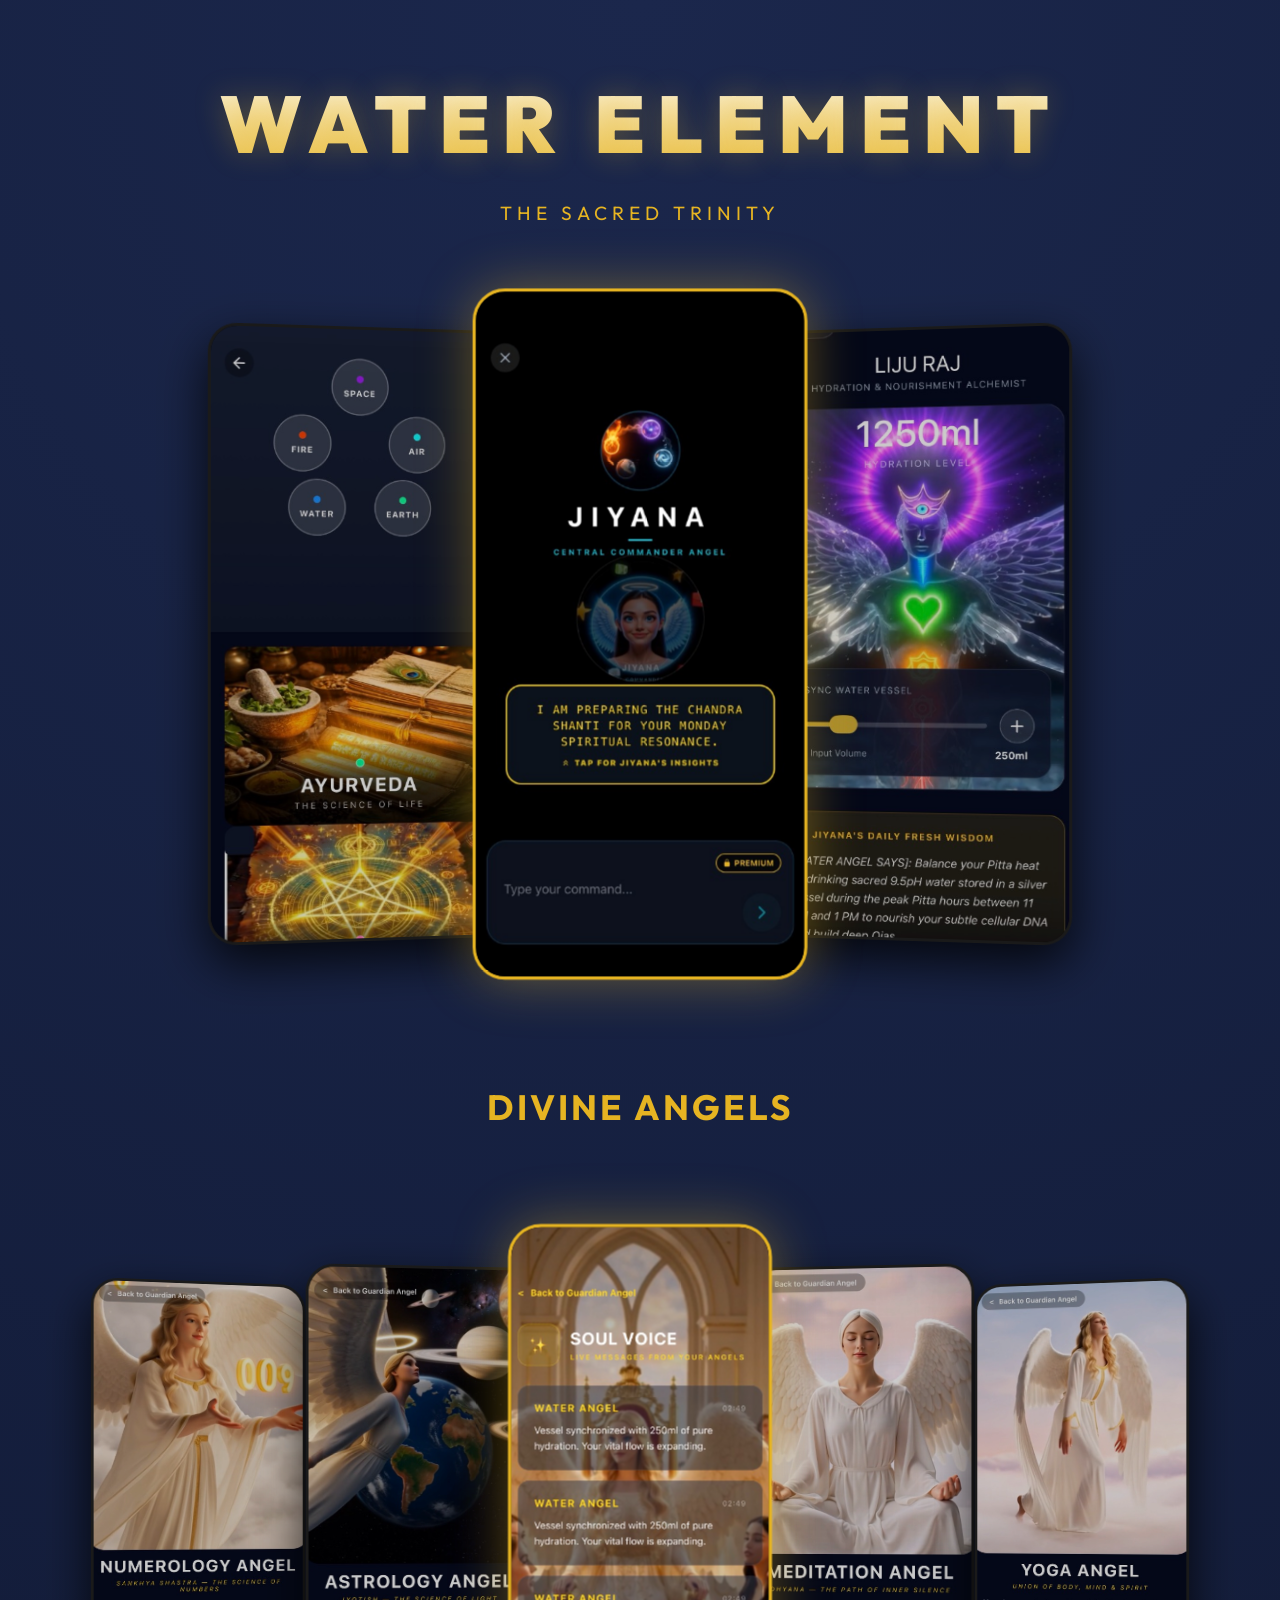
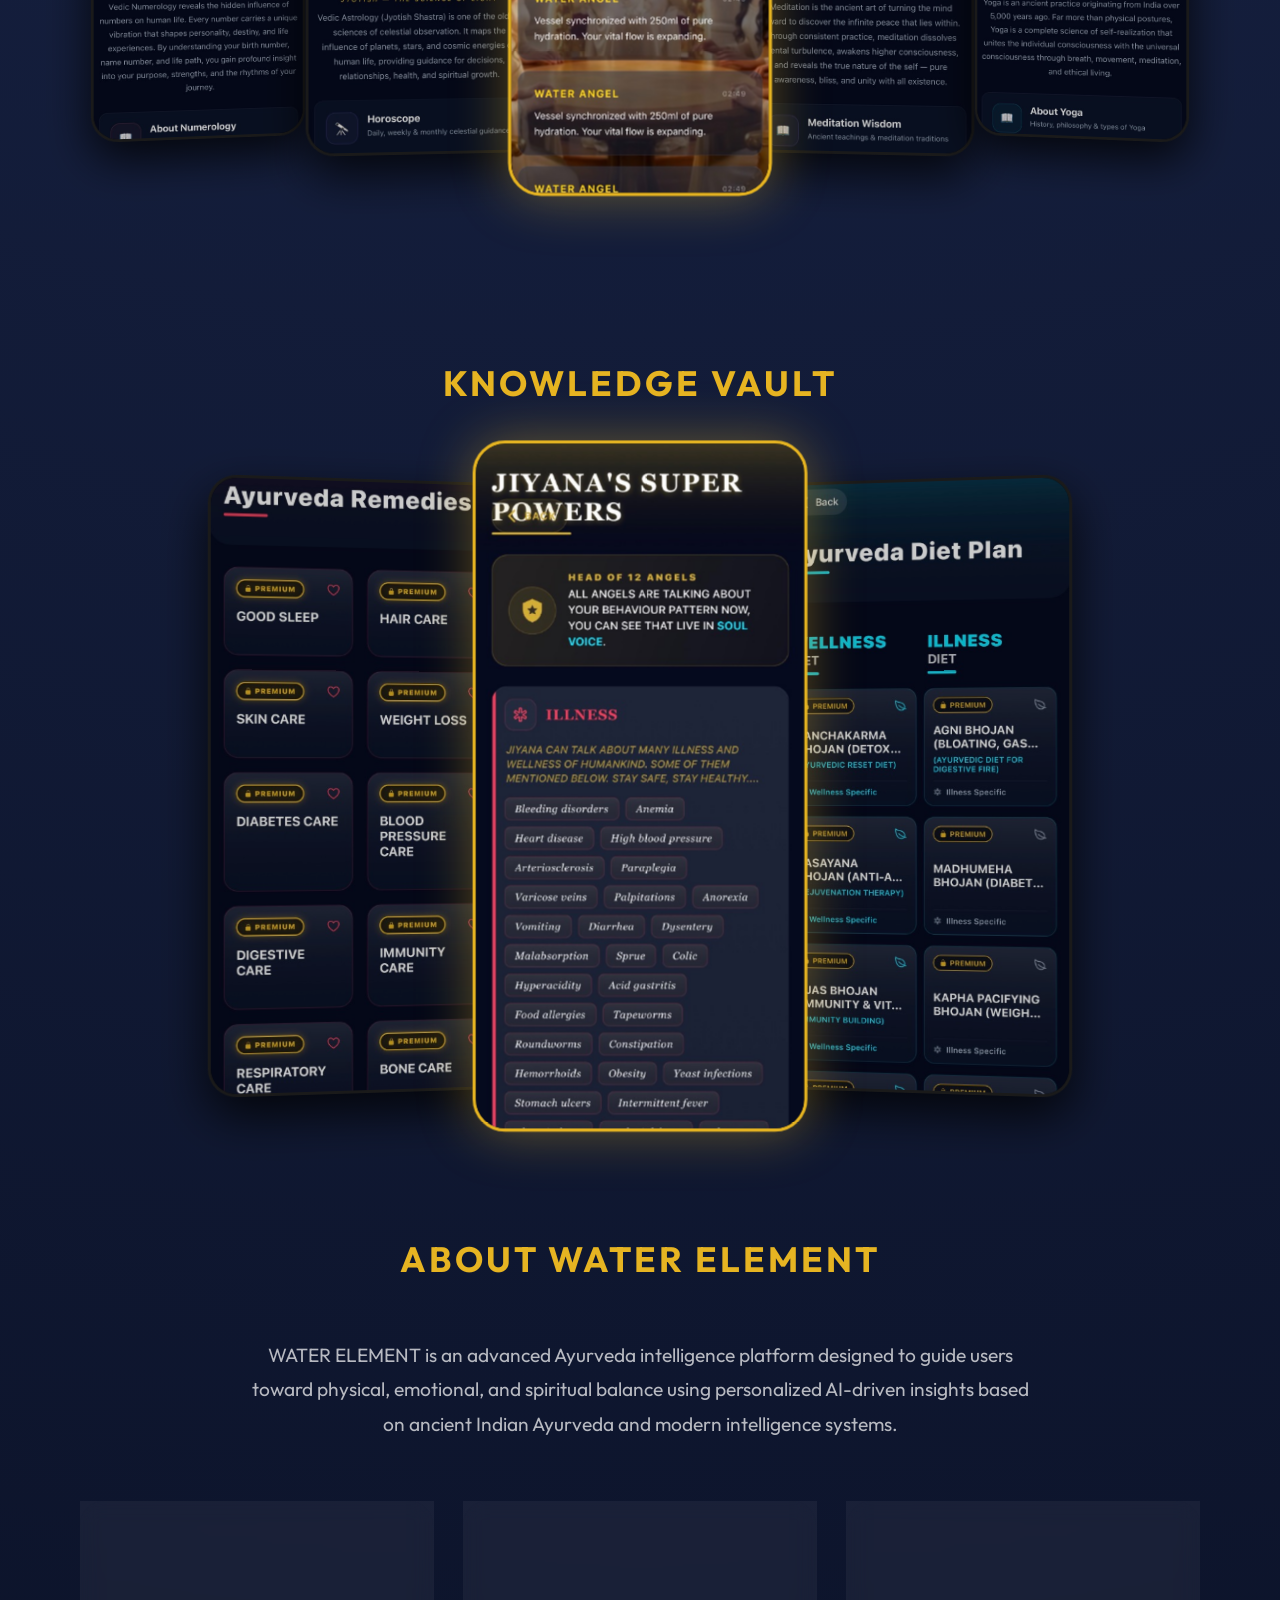
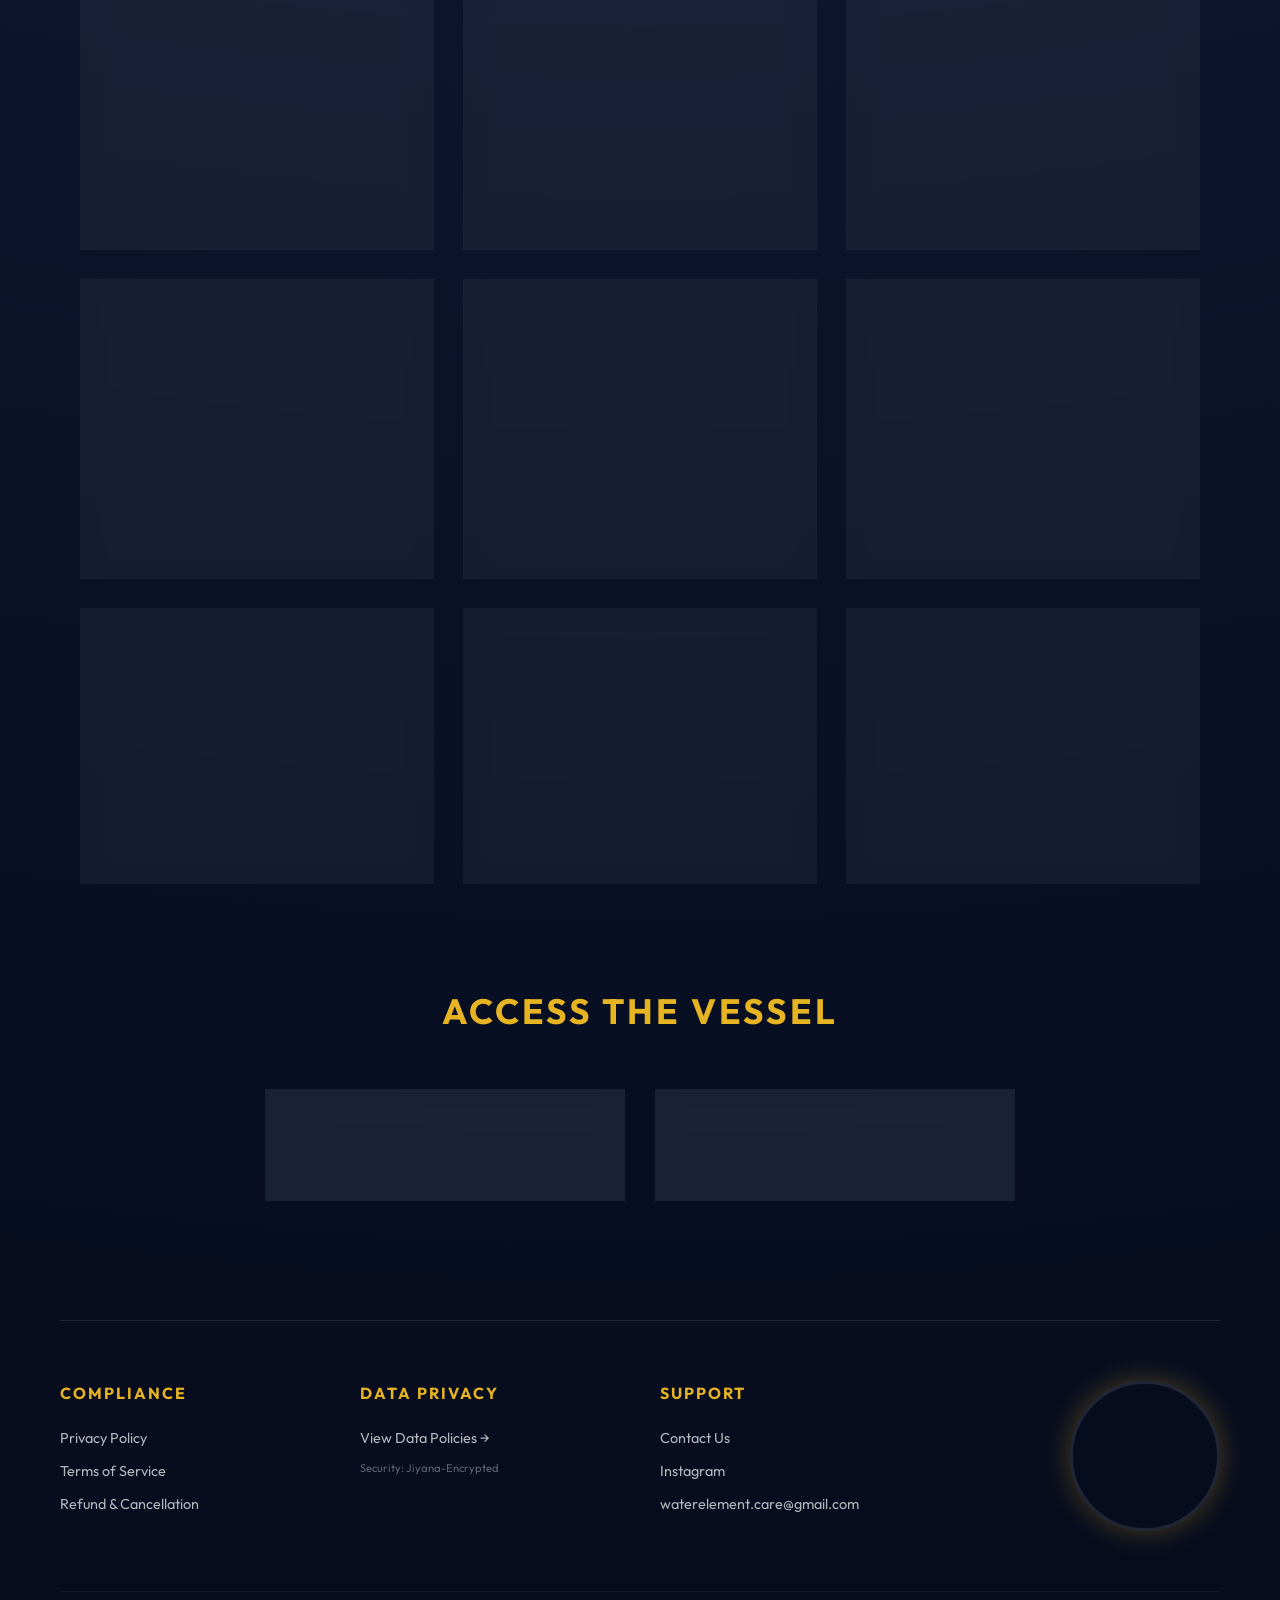
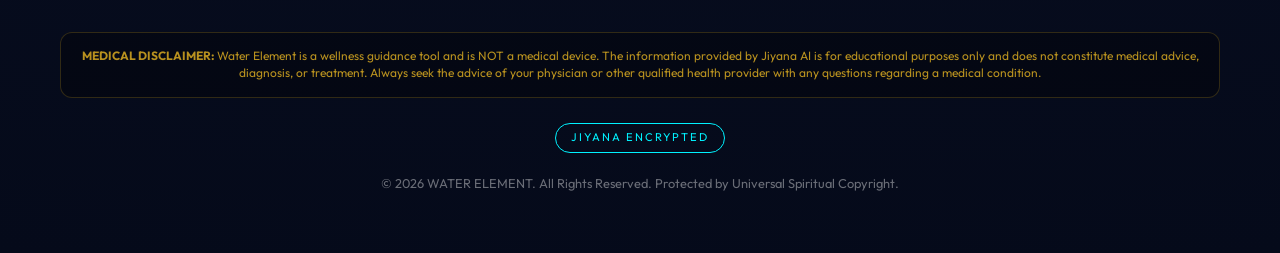
==== index.html @ 3f307df5 "first commit" ====
<!DOCTYPE html>
<html lang="en">
<head>
    <meta charset="UTF-8">
    <meta name="viewport" content="width=device-width, initial-scale=1.0">
    <title>Water Element | The Digital Vessel</title>
    <link rel="stylesheet" href="style.css">
    <link href="https://fonts.googleapis.com/css2?family=Outfit:wght@300;400;700;900&display=swap" rel="stylesheet">
</head>
<body>

    <div class="main-container">
        <!-- HEADER TITLE -->
        <header class="header">
            <h1 class="main-title">WATER ELEMENT</h1>
            <p class="subtitle">THE SACRED TRINITY</p>
        </header>

        <!-- ROW 1: THE SACRED TRINITY (3 Screenshots - Interactive Cluster) -->
        <section class="section row-trinity">
            <div class="screenshot-cluster trinity-cluster">
                <div class="cluster-item"><img src="assets/TRINITY_1.png" alt="Trinity 1"></div>
                <div class="cluster-item"><img src="assets/TRINITY_2.png" alt="Jiyana Central Commander"></div>
                <div class="cluster-item"><img src="assets/TRINITY_3.png" alt="Trinity 3"></div>
            </div>
        </section>

        <!-- ROW 2: DIVINE ANGELS (5 Screenshots - Interactive Cluster) -->
        <section class="section row-angels">
            <h2 class="section-title">DIVINE ANGELS</h2>
            <div class="screenshot-cluster">
                <div class="cluster-item"><img src="assets/ANGEL_1.png" alt="Angel 1"></div>
                <div class="cluster-item"><img src="assets/ANGEL_2.png" alt="Angel 2"></div>
                <div class="cluster-item highlight"><img src="assets/ANGEL_3.png" alt="Angel 3 (Focus)"></div>
                <div class="cluster-item"><img src="assets/ANGEL_4.png" alt="Angel 4"></div>
                <div class="cluster-item"><img src="assets/ANGEL_5.png" alt="Angel 5"></div>
            </div>
        </section>

        <!-- ROW 3: KNOWLEDGE VAULT (3 Screenshots - Interactive Cluster) -->
        <section class="section row-vault">
            <h2 class="section-title">KNOWLEDGE VAULT</h2>
            <div class="screenshot-cluster vault-cluster">
                <div class="cluster-item"><img src="assets/VAULT_1.png" alt="Vault 1"></div>
                <div class="cluster-item"><img src="assets/VAULT_2.png" alt="Jiyana Super Powers"></div>
                <div class="cluster-item"><img src="assets/VAULT_3.png" alt="Vault 3"></div>
            </div>
        </section>

        <!-- ABOUT & FEATURES -->
        <section class="section about-section">
            <h2 class="section-title text-gold">ABOUT WATER ELEMENT</h2>
            <div class="about-narrative">
                <p>WATER ELEMENT is an advanced Ayurveda intelligence platform designed to guide users toward physical, emotional, and spiritual balance using personalized AI-driven insights based on ancient Indian Ayurveda and modern intelligence systems.</p>
            </div>

            <div class="feature-grid">
                <div class="feature-card">
                    <h3>UNLIMITED JIYANA INTERACTION</h3>
                    <p>Users can access continuous conversation with JIYANA an intelligent AI Assistant, provides deep personalized knowledge about across more than 600 illness based on Ayurveda, diet plans, Ayurveda remedies, knowledge about health, wellness, lifestyle, spirituality without daily restriction.</p>
                </div>
                <div class="feature-card">
                    <h3>SOUL VOICE AI SYSTEM</h3>
                    <p>A unique system where twelve specialized AI agents communicate internally analyzing the user from multiple dimensions including Ayurveda astrology numerology and behavior patterns to generate highly accurate guidance.</p>
                </div>
                <div class="feature-card">
                    <h3>DAILY AI GUIDANCE SYSTEM</h3>
                    <p>Every day users receive ten precise AI generated tips across powerful domains including Ayurveda five elements yoga meditation astrology numerology and vastu ensuring continuous life optimization.</p>
                </div>
                <div class="feature-card">
                    <h3>FIVE ELEMENT BALANCING</h3>
                    <p>The application deeply analyzes the five elements (Earth, Water, Fire, Air, Space) within the body and provides corrective lifestyle diet and behavioral recommendations to restore inner harmony.</p>
                </div>
                <div class="feature-card">
                    <h3>AYURVEDIC HEALING INTELLIGENCE</h3>
                    <p>Personalized illness prevention and healing guidance based on dosha analysis herbs diet correction and daily routines aligned with classical Ayurveda principles.</p>
                </div>
                <div class="feature-card">
                    <h3>ASTRO NUMERO INSIGHT</h3>
                    <p>Integrated astrology and numerology systems provide daily energy readings lucky patterns decision guidance and timing intelligence according to planetary alignment for better life planning.</p>
                </div>
                <div class="feature-card">
                    <h3>SMART USER INTELLIGENCE SYSTEM</h3>
                    <p>Tracks user patterns behavior and preferences over time using a structured intelligence model to continuously improve accuracy and personalization.</p>
                </div>
                <div class="feature-card">
                    <h3>STRUCTURED LIFE MANAGEMENT</h3>
                    <p>From food selection to daily routine optimization WATER ELEMENT acts as a complete life management system guiding users in every aspect of health and consciousness.</p>
                </div>
                <div class="feature-card">
                    <h3>EVOLUTION BASED AI EXPERIENCE</h3>
                    <p>The system evolves with the user using long term memory intelligence creating a deeply personalized journey that becomes more accurate powerful and intuitive over time.</p>
                </div>
            </div>
        </section>

        <!-- STORE ACCESS BUTTONS -->
        <section class="section row-access">
            <h2 class="section-title">ACCESS THE VESSEL</h2>
            <div class="store-buttons">
                <a href="#" class="store-btn">
                    <div class="beta-ribbon">Beta Test Run Phase</div>
                    <span class="btn-subtext">GET THE ANGELS ON...</span>
                    <span class="btn-maintext">App Store</span>
                </a>
                <a href="#" class="store-btn">
                    <div class="beta-ribbon">Beta Test Run Phase</div>
                    <span class="btn-subtext">GET THE ANGELS ON...</span>
                    <span class="btn-maintext">Google Play</span>
                </a>
            </div>
        </section>

        <!-- FOOTER COMPLIANCE -->
        <footer class="footer">
            <div class="footer-links">
                <div class="footer-column">
                    <h3>COMPLIANCE</h3>
                    <a href="privacy-policy.html">Privacy Policy</a>
                    <a href="terms-conditions.html">Terms of Service</a>
                    <a href="refund-cancellation.html">Refund & Cancellation</a>
                </div>
                <div class="footer-column">
                    <h3>DATA PRIVACY</h3>
                    <a href="data-privacy.html">View Data Policies →</a>
                    <p style="font-size: 0.7rem; opacity: 0.5; margin-top: 10px;">Security: Jiyana-Encrypted</p>
                </div>
                <div class="footer-column">
                    <h3>SUPPORT</h3>
                    <a href="contact.html">Contact Us</a>
                    <a href="https://www.instagram.com/waterelement.care?igsh=dTJsc2w0Y2I5bW9l&utm_source=ig_contact_invite" target="_blank">Instagram</a>
                    <p>waterelement.care@gmail.com</p>
                </div>
                <div class="footer-logo">
                    <video autoplay muted loop playsinline class="footer-vessel-video">
                        <source src="assets/logo_video.mp4" type="video/mp4">
                    </video>
                </div>
            </div>
            <div class="footer-bottom">
                <div class="medical-disclaimer-box" style="margin-bottom: 25px; padding: 15px; border: 1px solid rgba(230, 180, 34, 0.2); border-radius: 12px; background: rgba(0,0,0,0.3);">
                    <p style="font-size: 0.75rem; opacity: 0.8; line-height: 1.4; color: var(--gold);"><strong>MEDICAL DISCLAIMER:</strong> Water Element is a wellness guidance tool and is NOT a medical device. The information provided by Jiyana AI is for educational purposes only and does not constitute medical advice, diagnosis, or treatment. Always seek the advice of your physician or other qualified health provider with any questions regarding a medical condition.</p>
                </div>
                <div class="encryption-badge">JIYANA ENCRYPTED</div>
                <p>&copy; 2026 WATER ELEMENT. All Rights Reserved. Protected by Universal Spiritual Copyright.</p>
            </div>
        </footer>
    </div>
</body>
</html>
---- style.css ----
/* 
   WATER ELEMENT LANDING - THE DIVINE GATEWAY
   Author: Neo | Antigravity
   Phase: Check Point 10 (Standalone Sibling Architecture)
*/

:root {
    --bg-dark: #050a1a;
    --bg-accent: #0f172a;
    --gold: #E6B422;
    --text-primary: #ffffff;
    --text-secondary: rgba(255, 255, 255, 0.7);
    --accent-cyan: #00f2ff;
    --glass-bg: rgba(255, 255, 255, 0.05);
    --glass-border: rgba(255, 255, 255, 0.1);
}

* {
    margin: 0;
    padding: 0;
    box-sizing: border-box;
}

body {
    background: radial-gradient(circle at top center, #1b274c 0%, var(--bg-dark) 100%);
    color: var(--text-primary);
    font-family: 'Outfit', sans-serif;
    line-height: 1.6;
    overflow-x: hidden;
}

.main-container {
    max-width: 1200px;
    margin: 0 auto;
    padding: 60px 20px;
}

/* HEADER TITLES */
.header {
    text-align: center;
    margin-bottom: 80px;
}

.main-title {
    font-size: 5rem;
    font-weight: 900;
    color: transparent;
    background: linear-gradient(to bottom, #fff 0%, var(--gold) 100%);
    background-clip: text;
    -webkit-background-clip: text;
    letter-spacing: 12px;
    margin-bottom: 10px;
    text-shadow: 0 0 30px rgba(230, 180, 34, 0.3);
}

.subtitle {
    font-size: 1.2rem;
    color: var(--gold);
    letter-spacing: 5px;
    font-weight: 400;
}

/* SECTIONS */
.section {
    margin-bottom: 120px;
    text-align: center;
}

.section-title {
    font-size: 2.2rem;
    font-weight: 700;
    color: var(--gold);
    margin-bottom: 50px;
    letter-spacing: 3px;
}

/* ROW 1 & 3: SCREENSHOT GRID (3 COL) */
.screenshot-grid {
    display: flex;
    justify-content: center;
    gap: 40px;
    align-items: flex-end;
}

.phone-frame {
    width: 280px;
    border-radius: 40px;
    overflow: hidden;
    border: 8px solid var(--glass-border);
    background: #000;
    box-shadow: 0 30px 60px rgba(0,0,0,0.5);
    transition: transform 0.3s ease;
}

/* 
   THE CLUSTER DESIGN SYSTEM (3-5-3)
*/
.screenshot-cluster {
    display: flex;
    justify-content: center;
    align-items: center;
    height: 650px;
    perspective: 2000px; /* Enhanced depth */
}

.cluster-item {
    border-radius: 30px;
    overflow: hidden;
    border: 3px solid var(--glass-border);
    background: #000;
    box-shadow: 0 20px 50px rgba(0,0,0,0.8);
    transition: all 0.7s cubic-bezier(0.23, 1, 0.32, 1);
    cursor: pointer;
    position: relative;
    z-index: 1;
}

.cluster-item img {
    width: 100%;
    height: 100%;
    object-fit: cover;
    opacity: 0.8;
    transition: opacity 0.5s ease;
}

/* ROW 1: TRINITY & ROW 3: VAULT (3-Item Arc) */
.trinity-cluster .cluster-item, .vault-cluster .cluster-item {
    width: 310px;
    height: 640px;
    margin: 0 -15px; /* Wider spacing */
}

.trinity-cluster .cluster-item:nth-child(1), .vault-cluster .cluster-item:nth-child(1) { transform: rotateY(12deg) scale(0.96); }
.trinity-cluster .cluster-item:nth-child(3), .vault-cluster .cluster-item:nth-child(3) { transform: rotateY(-12deg) scale(0.96); }

.trinity-cluster .cluster-item:nth-child(2), .vault-cluster .cluster-item:nth-child(2) {
    z-index: 5;
    transform: scale(1.08); /* Sophisticated hero scale */
    border-color: var(--gold);
    box-shadow: 0 0 50px rgba(230, 180, 34, 0.4);
}
.trinity-cluster .cluster-item:nth-child(2) img, .vault-cluster .cluster-item:nth-child(2) img { opacity: 1; }

/* ROW 2: DIVINE ANGELS (5-Item Arc) */
.row-angels .cluster-item {
    width: 240px;
    height: 520px;
    margin: 0 -10px; /* Wider spacing to reveal more color/content */
}

.row-angels .cluster-item:nth-child(1) { transform: rotateY(20deg) scale(0.88); }
.row-angels .cluster-item:nth-child(2) { transform: rotateY(10deg) scale(0.94); }
.row-angels .cluster-item:nth-child(4) { transform: rotateY(-10deg) scale(0.94); }
.row-angels .cluster-item:nth-child(5) { transform: rotateY(-20deg) scale(0.88); }

.row-angels .cluster-item:nth-child(3) {
    z-index: 5;
    transform: scale(1.1);
    border-color: var(--gold);
    box-shadow: 0 0 50px rgba(230, 180, 34, 0.4);
}
.row-angels .cluster-item:nth-child(3) img { opacity: 1; }

/* GLOBAL HOVER DYNAMICS */
.cluster-item:hover {
    transform: scale(1.2) rotateY(0deg) translateY(-40px) !important;
    z-index: 25 !important;
    border-color: var(--gold) !important;
    box-shadow: 0 0 100px rgba(230, 180, 34, 0.8) !important;
}

.cluster-item:hover img {
    opacity: 1 !important;
}

/* ABOUT & FEATURES */
.about-section {
    max-width: 1200px;
    margin: 100px auto;
    padding: 0 20px;
    text-align: center;
}

.about-narrative {
    max-width: 800px;
    margin: 0 auto 60px;
    font-size: 1.2rem;
    line-height: 1.8;
    color: var(--text-secondary);
}

.feature-grid {
    display: grid;
    grid-template-columns: repeat(auto-fit, minmax(320px, 1fr));
    gap: 30px;
    margin-top: 50px;
}

.feature-card {
    background: var(--glass-bg);
    border: 1px solid var(--glass-border);
    padding: 2.5rem;
    border-radius: 24px;
    text-align: left;
    transition: all 0.5s cubic-bezier(0.4, 0, 0.2, 1);
    position: relative;
    overflow: hidden;
    backdrop-filter: blur(10px);
}

.feature-card::before {
    content: '';
    position: absolute;
    top: 0;
    left: 0;
    width: 100%;
    height: 100%;
    background: radial-gradient(circle at top right, rgba(230, 180, 34, 0.1), transparent);
    opacity: 0;
    transition: opacity 0.5s ease;
}

.feature-card:hover {
    transform: translateY(-12px);
    border-color: var(--gold);
    box-shadow: 0 20px 40px rgba(0, 0, 0, 0.4), 0 0 20px rgba(230, 180, 34, 0.2);
}

.feature-card:hover::before {
    opacity: 1;
}

.feature-card h3 {
    color: var(--gold);
    font-size: 1.1rem;
    margin-bottom: 15px;
    letter-spacing: 2px;
    font-weight: 900;
}

.feature-card p {
    color: var(--text-secondary);
    font-size: 0.95rem;
    line-height: 1.6;
    margin: 0;
}

/* ACCESS BUTTONS */
.store-buttons {
    display: flex;
    justify-content: center;
    gap: 30px;
}

.store-btn {
    position: relative;
    overflow: hidden;
    background: rgba(30, 41, 59, 0.8);
    backdrop-filter: blur(10px);
    border: 1px solid var(--glass-border);
    padding: 25px 40px;
    border-radius: 20px;
    text-decoration: none;
    color: white;
    width: 360px;
    transition: all 0.3s ease;
    text-align: center;
}

.store-btn:hover {
    background: var(--gold);
    color: black;
    transform: translateY(-5px);
}

.btn-subtext {
    display: block;
    font-size: 0.8rem;
    opacity: 0.6;
    letter-spacing: 1px;
}

.btn-maintext {
    font-size: 1.5rem;
    font-weight: 700;
}

.beta-ribbon {
    position: absolute;
    top: 32px;
    right: -70px;
    background: var(--gold);
    color: black;
    width: 300px;
    padding: 4px 0;
    font-size: 0.6rem;
    font-weight: 900;
    text-transform: uppercase;
    letter-spacing: 1px;
    transform: rotate(45deg);
    text-align: center;
    box-shadow: 0 5px 10px rgba(0,0,0,0.3);
    pointer-events: none;
    z-index: 10;
}

/* FOOTER */
.footer {
    margin-top: 100px;
    padding-top: 60px;
    border-top: 1px solid var(--glass-border);
}

.footer-links {
    display: grid;
    grid-template-columns: 1fr 1fr 1fr 1fr;
    gap: 40px;
    text-align: left;
    margin-bottom: 60px;
}

.footer-column h3 {
    color: var(--gold);
    font-size: 1rem;
    margin-bottom: 20px;
    letter-spacing: 2px;
}

.footer-column a, .footer-column p {
    display: block;
    color: var(--text-secondary);
    text-decoration: none;
    margin-bottom: 10px;
    font-size: 0.9rem;
}

.footer-column a:hover {
    color: var(--gold);
}

.footer-vessel-video {
    width: 150px;
    height: 150px;
    border-radius: 50%;
    object-fit: cover;
    border: 3px solid var(--glass-border);
    box-shadow: 0 0 30px rgba(230, 180, 34, 0.3);
    float: right;
}

.footer-bottom {
    text-align: center;
    border-top: 1px solid rgba(255,255,255,0.05);
    padding-top: 40px;
}

.encryption-badge {
    display: inline-block;
    border: 1px solid var(--accent-cyan);
    color: var(--accent-cyan);
    padding: 5px 15px;
    border-radius: 20px;
    font-size: 0.7rem;
    letter-spacing: 2px;
    margin-bottom: 20px;
}

.footer-bottom p {
    font-size: 0.8rem;
    opacity: 0.4;
}

@media (max-width: 900px) {
    .main-title { font-size: 3rem; letter-spacing: 6px; }
    .screenshot-grid, .store-buttons, .footer-links { flex-direction: column; align-items: center; }
    .screenshot-cluster { height: auto; flex-direction: column; }
    .cluster-item { margin: 20px 0; }
}
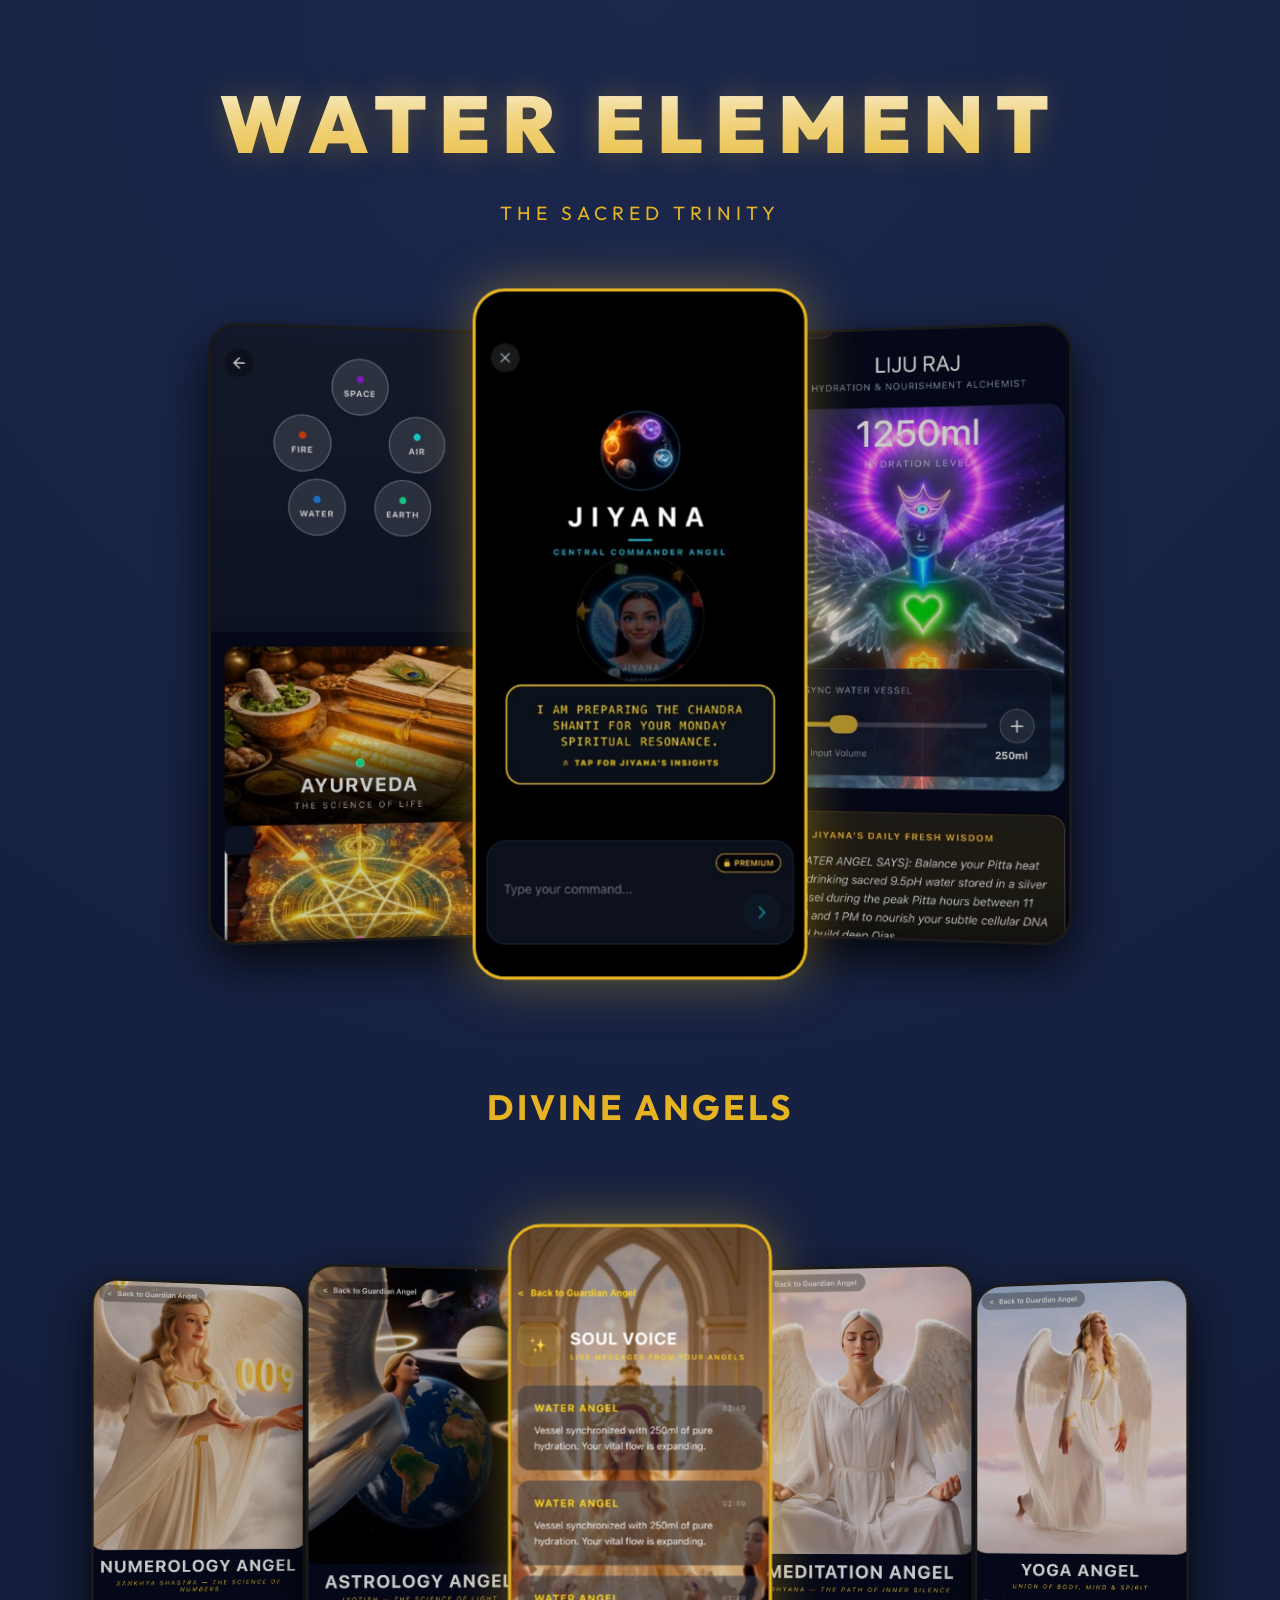
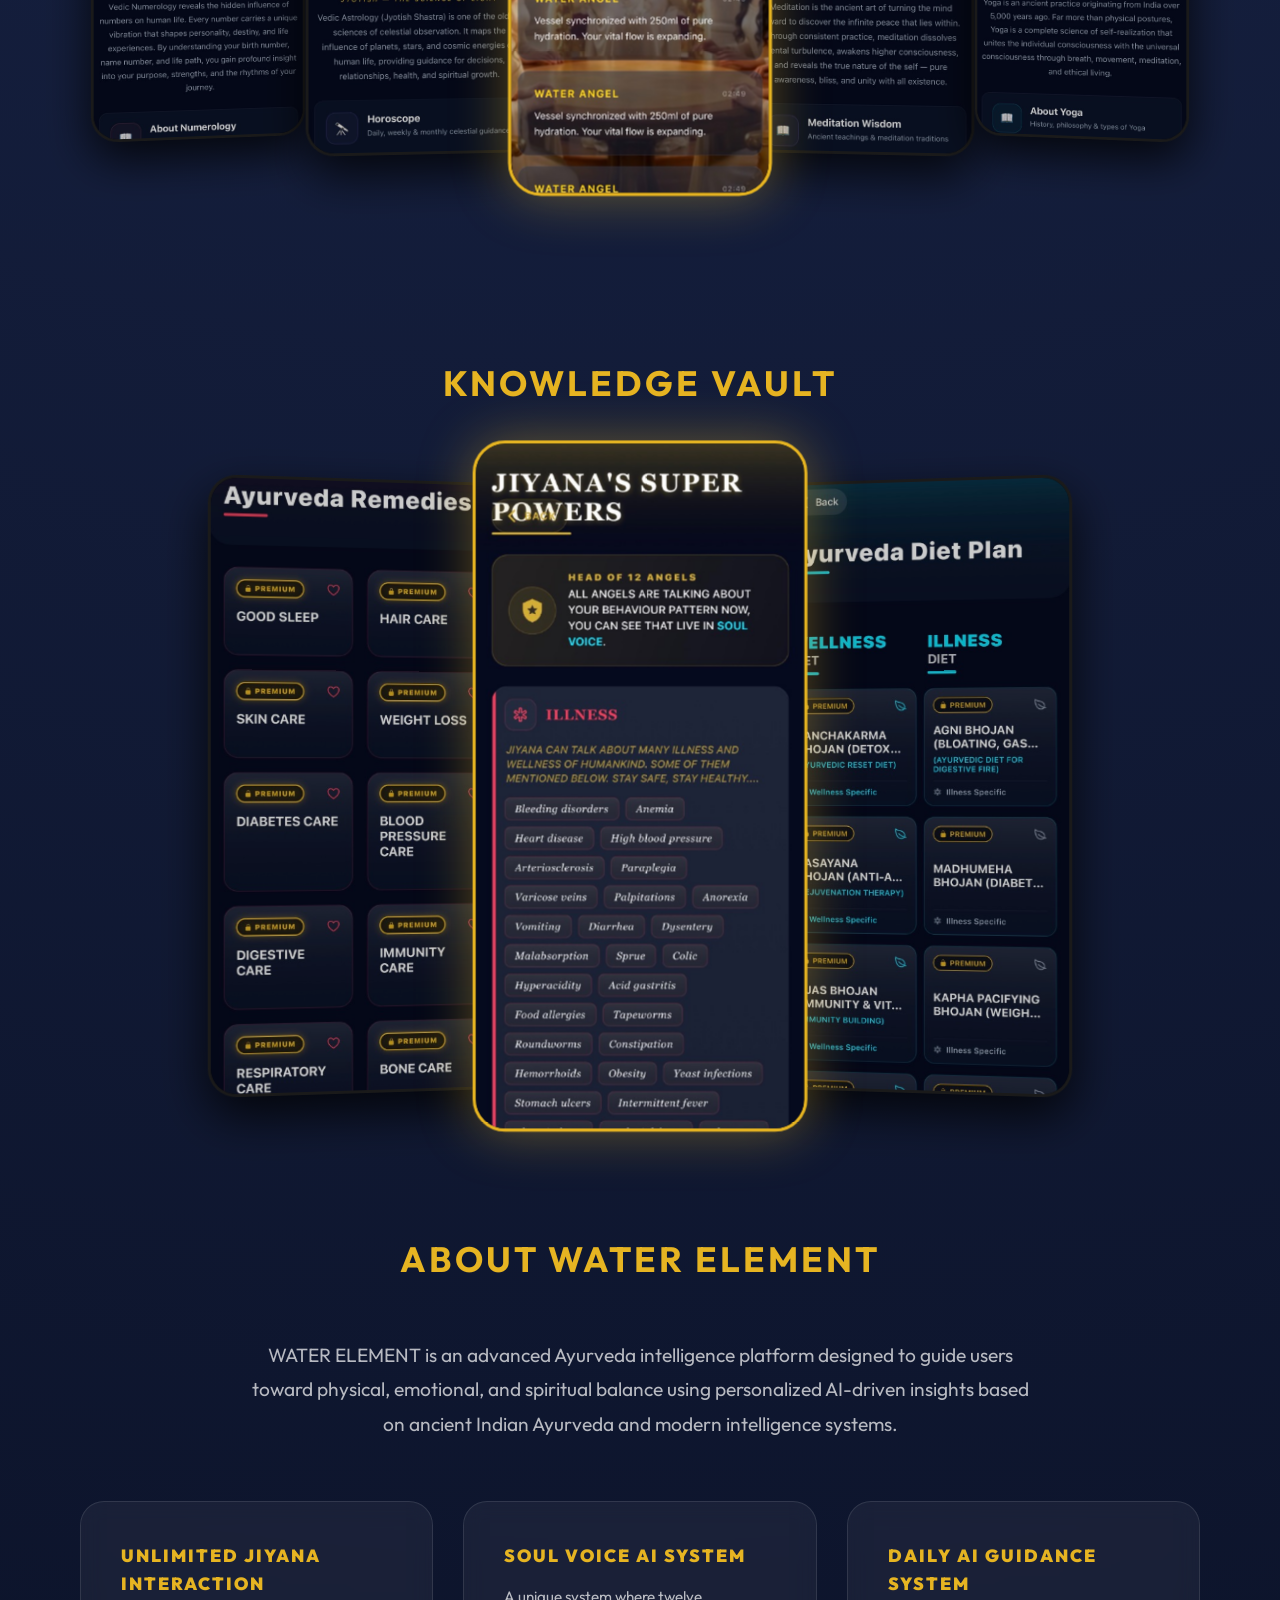
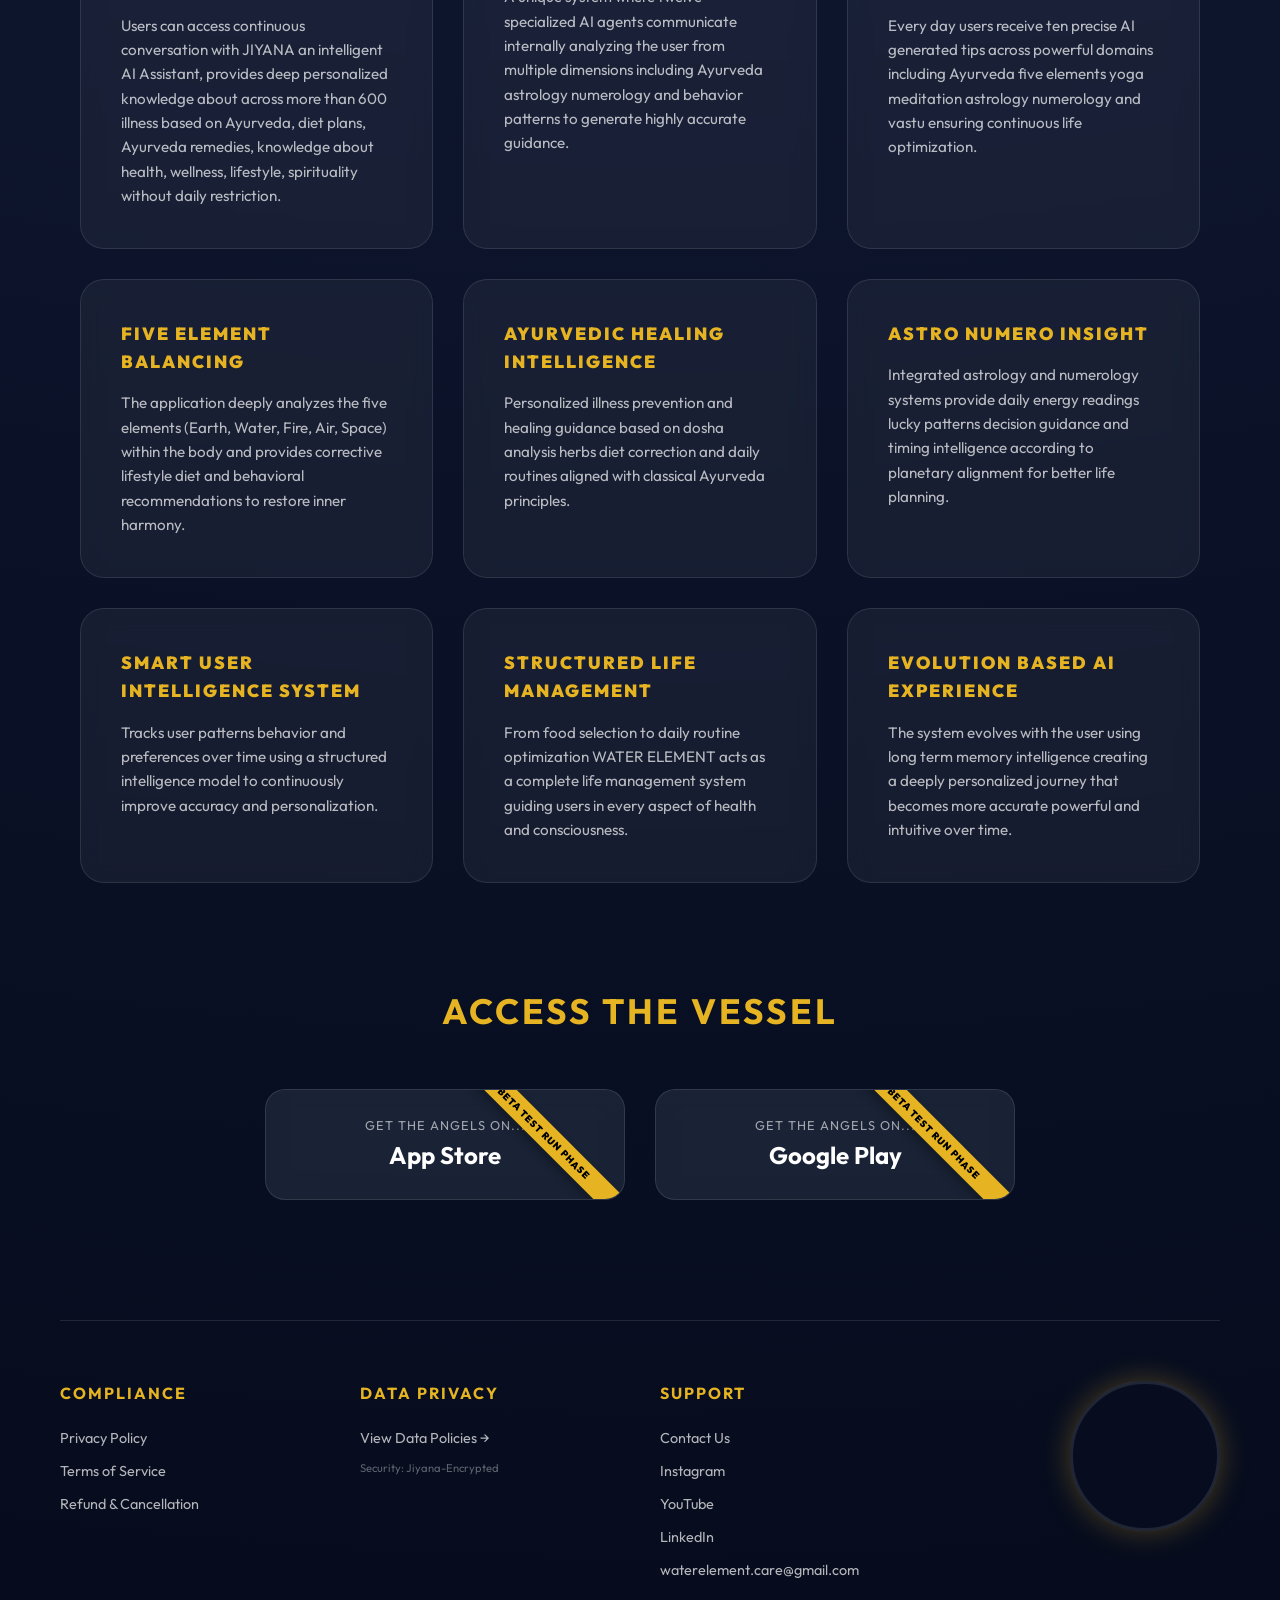
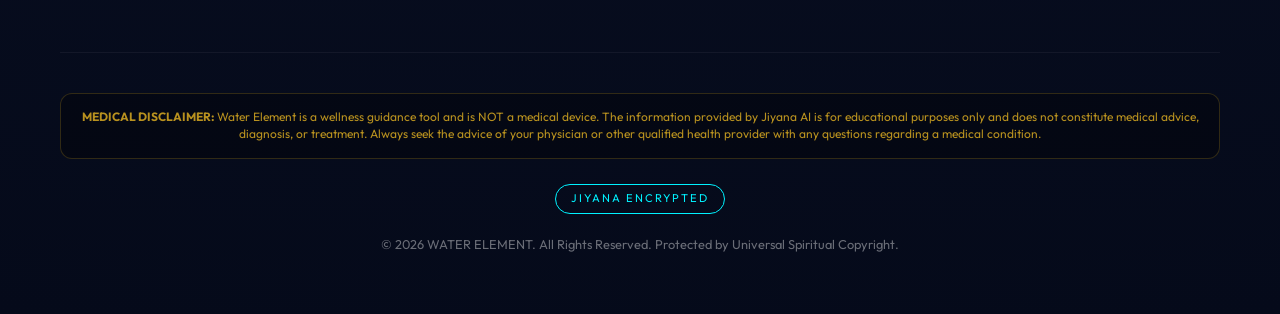
==== commit 702045f8: "add seo tags" ====
--- a/index.html
+++ b/index.html
@@ -3,7 +3,50 @@
 <head>
     <meta charset="UTF-8">
     <meta name="viewport" content="width=device-width, initial-scale=1.0">
-    <title>Water Element | The Digital Vessel</title>
+
+    <!-- Primary SEO -->
+    <title>Water Element | AI Ayurveda Wellness App | waterelement.in</title>
+    <meta name="description" content="Water Element is India's most advanced AI-powered Ayurveda wellness platform. Get personalized Ayurvedic healing, dosha analysis, daily guidance & spiritual balance. Download now at waterelement.in">
+    <meta name="keywords" content="Ayurveda app, Water Element, waterelement.in, AI Ayurveda, Ayurvedic healing, dosha analysis, Jiyana AI, five elements, Ayurveda wellness India, best Ayurveda app, Ayurveda diet, spiritual wellness, Ayurveda remedies, holistic health app">
+    <meta name="author" content="Water Element">
+    <meta name="robots" content="index, follow">
+    <link rel="canonical" href="https://waterelement.in/">
+
+    <!-- Open Graph (Facebook / WhatsApp / LinkedIn) -->
+    <meta property="og:type" content="website">
+    <meta property="og:url" content="https://waterelement.in/">
+    <meta property="og:title" content="Water Element | AI Ayurveda Wellness App">
+    <meta property="og:description" content="India's most advanced AI-powered Ayurveda platform. Personalized healing, dosha analysis & daily spiritual guidance by Jiyana AI.">
+    <meta property="og:image" content="https://waterelement.in/assets/logo.png">
+    <meta property="og:site_name" content="Water Element">
+    <meta property="og:locale" content="en_IN">
+
+    <!-- Twitter Card -->
+    <meta name="twitter:card" content="summary_large_image">
+    <meta name="twitter:url" content="https://waterelement.in/">
+    <meta name="twitter:title" content="Water Element | AI Ayurveda Wellness App">
+    <meta name="twitter:description" content="India's most advanced AI-powered Ayurveda platform. Personalized healing, dosha analysis & daily spiritual guidance.">
+    <meta name="twitter:image" content="https://waterelement.in/assets/logo.png">
+
+    <!-- Schema.org Structured Data -->
+    <script type="application/ld+json">
+    {
+      "@context": "https://schema.org",
+      "@type": "MobileApplication",
+      "name": "Water Element",
+      "url": "https://waterelement.in",
+      "description": "AI-powered Ayurveda wellness platform offering personalized dosha analysis, Ayurvedic healing, daily guidance and spiritual balance.",
+      "applicationCategory": "HealthApplication",
+      "operatingSystem": "Android, iOS",
+      "offers": { "@type": "Offer", "price": "0" },
+      "sameAs": [
+        "https://www.instagram.com/waterelement.care",
+        "https://www.youtube.com/@waterelement_angels",
+        "https://www.linkedin.com/in/water-element-76771b401"
+      ]
+    }
+    </script>
+
     <link rel="stylesheet" href="style.css">
     <link href="https://fonts.googleapis.com/css2?family=Outfit:wght@300;400;700;900&display=swap" rel="stylesheet">
 </head>
@@ -128,7 +171,9 @@
                 <div class="footer-column">
                     <h3>SUPPORT</h3>
                     <a href="contact.html">Contact Us</a>
-                    <a href="https://www.instagram.com/waterelement.care?igsh=dTJsc2w0Y2I5bW9l&utm_source=ig_contact_invite" target="_blank">Instagram</a>
+                    <a href="https://www.instagram.com/waterelement.care?igsh=dTJsc2w0Y2I5bW9l&utm_source=ig_contact_invite" target="_blank" rel="noopener">Instagram</a>
+                    <a href="https://www.youtube.com/@waterelement_angels" target="_blank" rel="noopener">YouTube</a>
+                    <a href="https://www.linkedin.com/in/water-element-76771b401?utm_source=share_via&utm_content=profile&utm_medium=member_ios" target="_blank" rel="noopener">LinkedIn</a>
                     <p>waterelement.care@gmail.com</p>
                 </div>
                 <div class="footer-logo">
